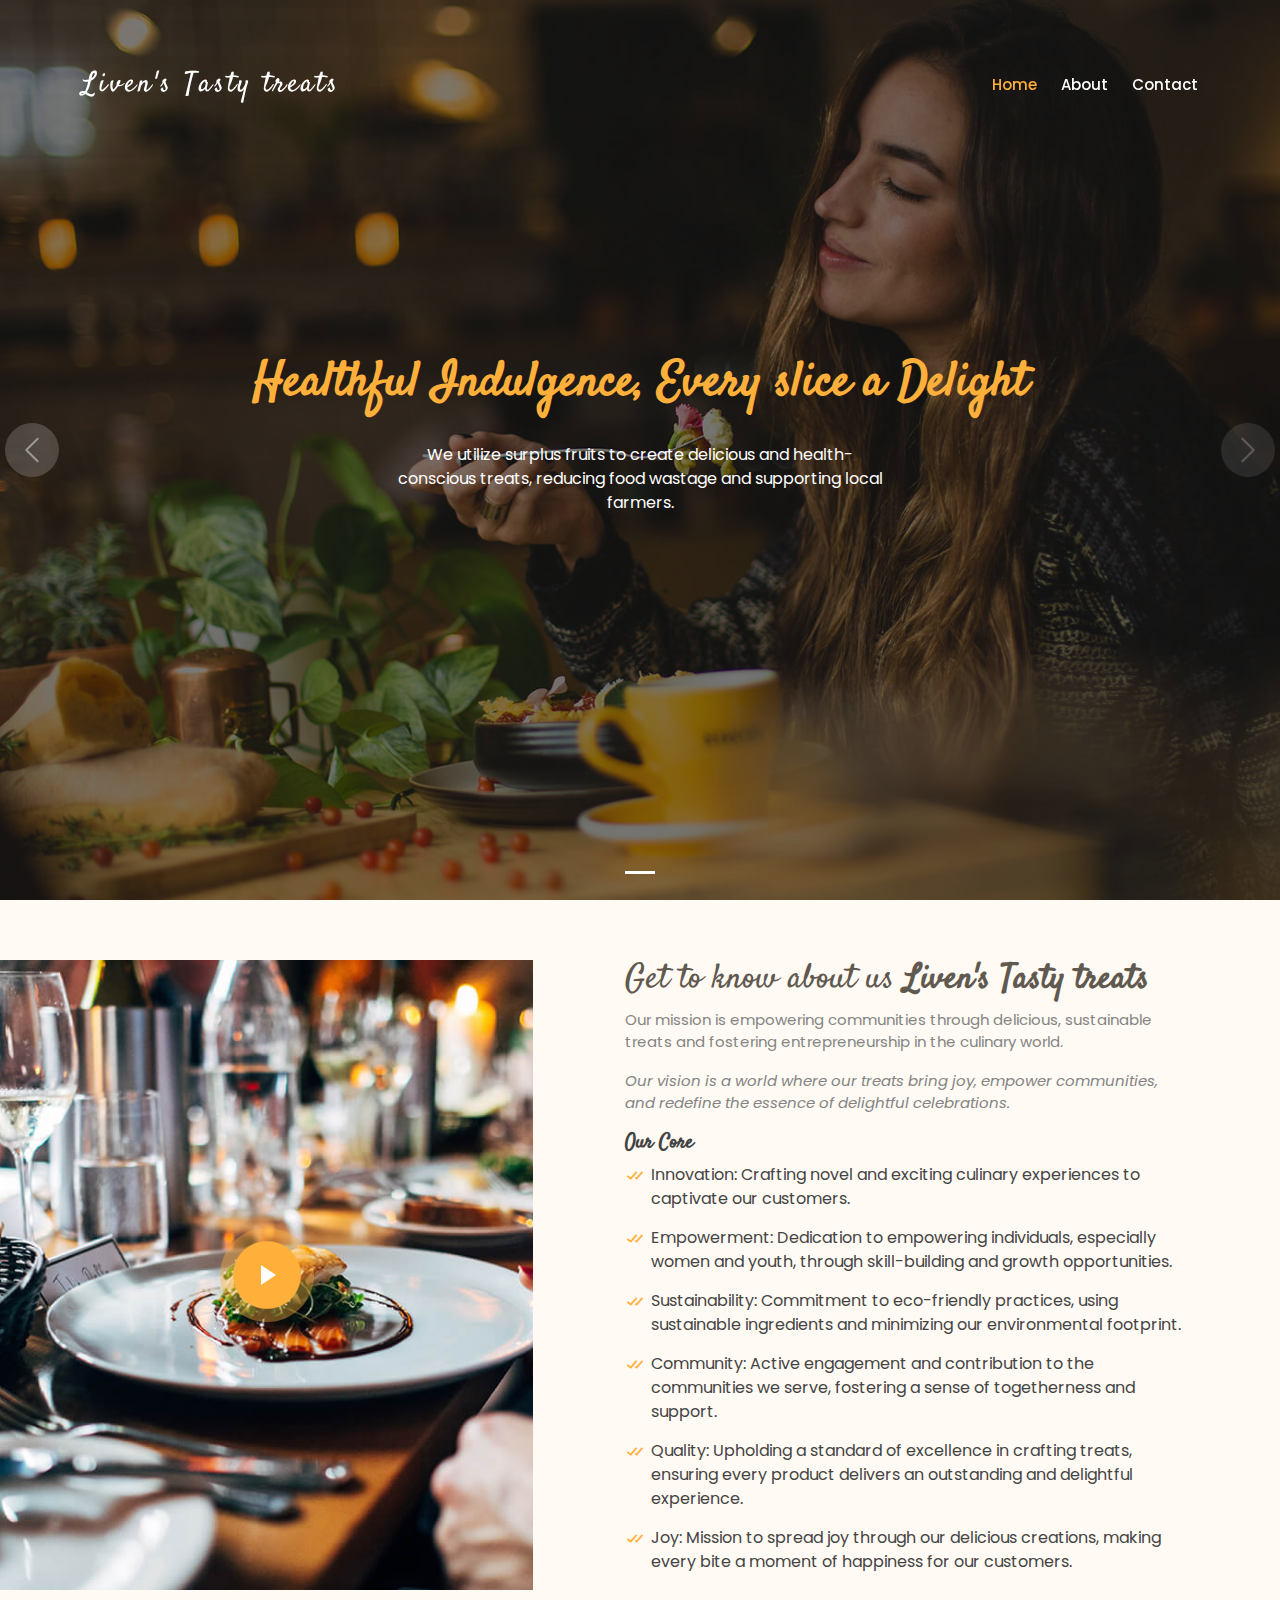
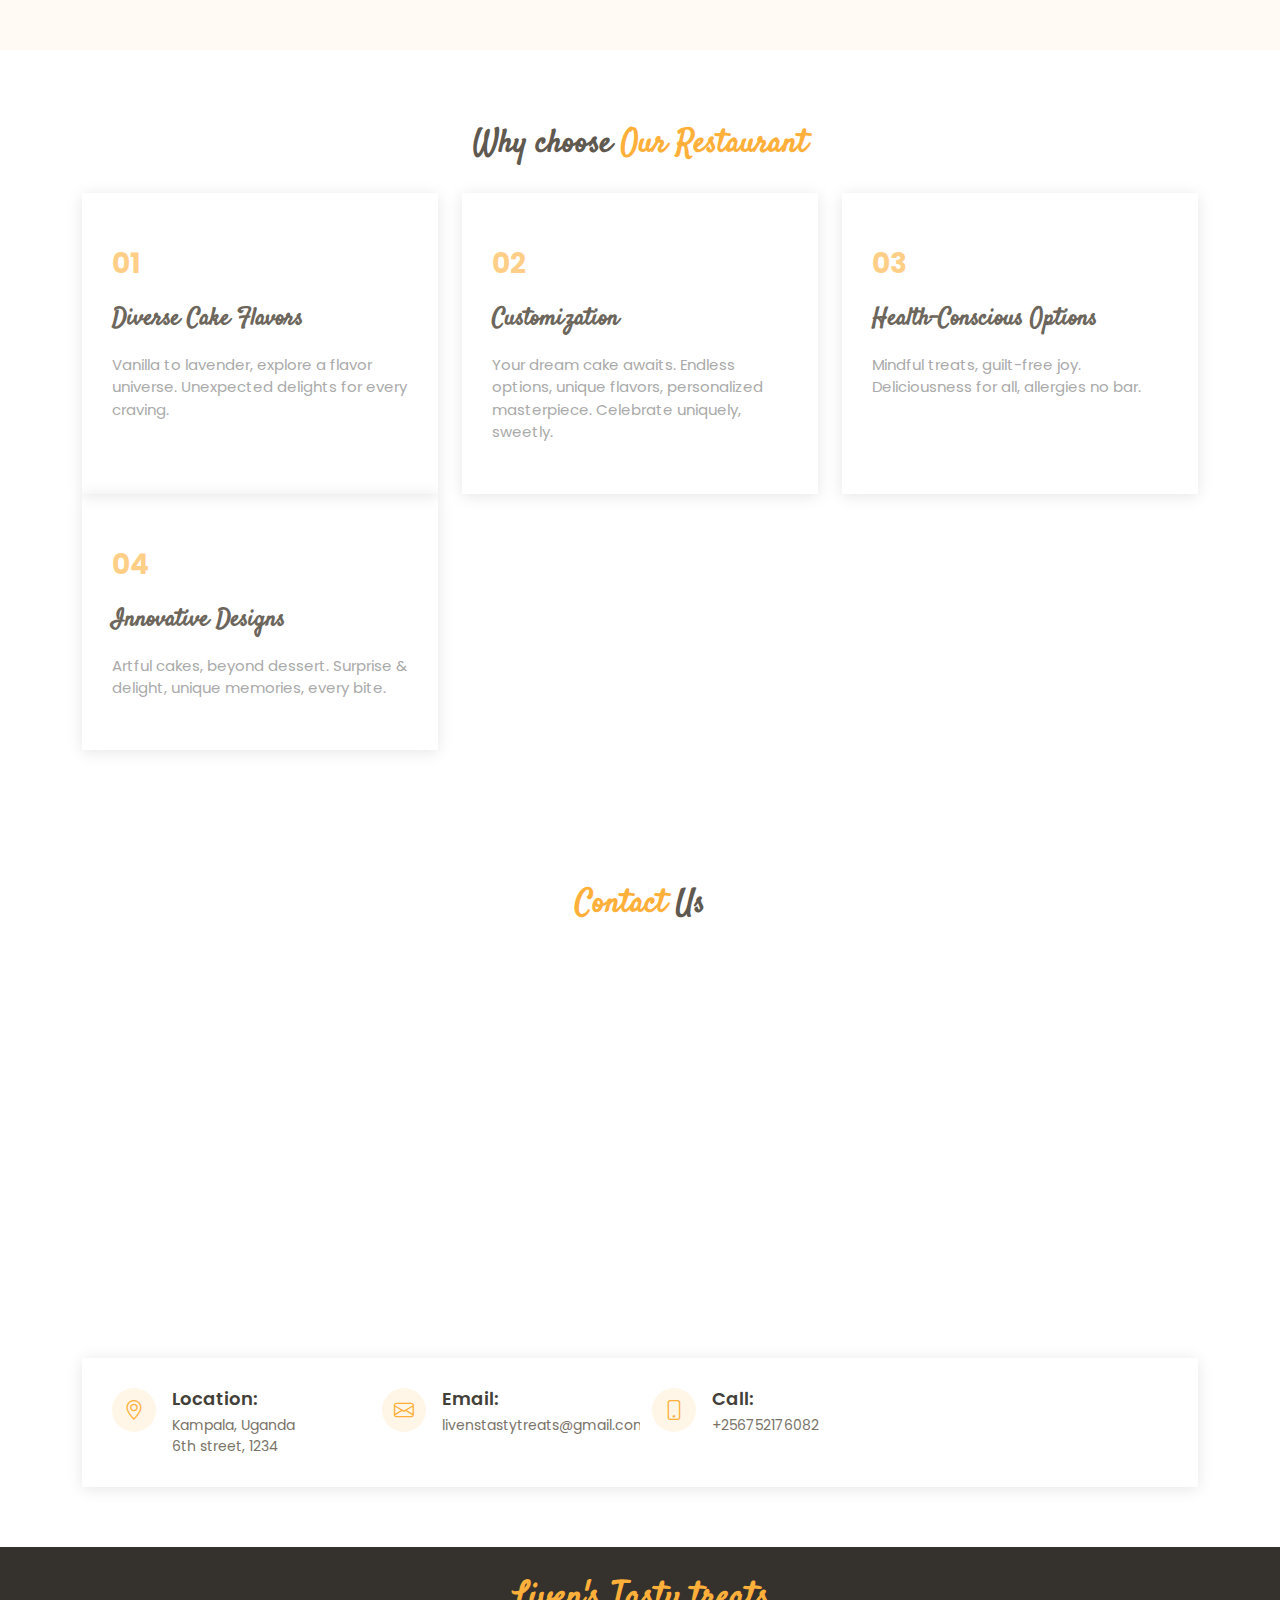
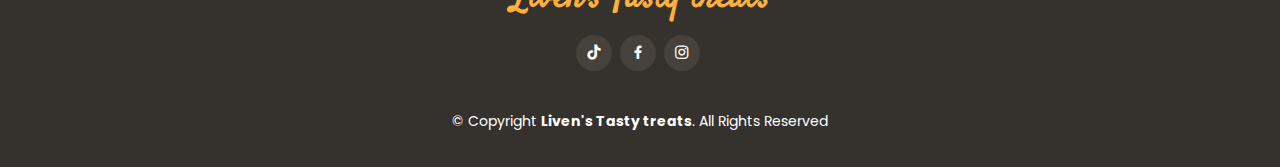
==== index.html @ fc1fe11b "Add treats" ====
<!DOCTYPE html>
<html lang="en">

<head>
  <meta charset="utf-8">
  <meta content="width=device-width, initial-scale=1.0" name="viewport">

  <title>Liven's Tasty treats Bootstrap Template - Index</title>
  <meta content="" name="description">
  <meta content="" name="keywords">

  <!-- Favicons -->
  <link href="assets/img/favicon.png" rel="icon">
  <link href="assets/img/apple-touch-icon.png" rel="apple-touch-icon">

  <!-- Google Fonts -->
  <link href="https://fonts.googleapis.com/css?family=Poppins:300,300i,400,400i,600,600i,700,700i|Satisfy|Comic+Neue:300,300i,400,400i,700,700i" rel="stylesheet">

  <!-- Vendor CSS Files -->
  <link href="assets/vendor/animate.css/animate.min.css" rel="stylesheet">
  <link href="assets/vendor/bootstrap/css/bootstrap.min.css" rel="stylesheet">
  <link href="assets/vendor/bootstrap-icons/bootstrap-icons.css" rel="stylesheet">
  <link href="assets/vendor/boxicons/css/boxicons.min.css" rel="stylesheet">
  <link href="assets/vendor/glightbox/css/glightbox.min.css" rel="stylesheet">
  <link href="assets/vendor/swiper/swiper-bundle.min.css" rel="stylesheet">

  <!-- Template Main CSS File -->
  <link href="assets/css/style.css" rel="stylesheet">

</head>

<body>

  <!-- ======= Top Bar ======= -->
  <!-- <section id="topbar" class="d-flex align-items-center fixed-top topbar-transparent">
    <div class="container-fluid container-xl d-flex align-items-center justify-content-center justify-content-lg-start">
      <i class="bi bi-phone d-flex align-items-center"><span>+1 5589 55488 55</span></i>
      <i class="bi bi-clock ms-4 d-none d-lg-flex align-items-center"><span>Mon-Sat: 11:00 AM - 23:00 PM</span></i>
    </div>
  </section> -->

  <!-- ======= Header ======= -->
  <header id="header" class="fixed-top d-flex align-items-center header-transparent">
    <div class="container-fluid container-xl d-flex align-items-center justify-content-between">

      <div class="logo me-auto">
        <h1><a href="index.html">Liven's Tasty treats</a></h1>
        <!-- Uncomment below if you prefer to use an image logo -->
        <!-- <a href="index.html"><img src="assets/img/logo/liven.jpeg" alt="" class="img-fluid"></a> -->
      </div>

      <nav id="navbar" class="navbar order-last order-lg-0">
        <ul>
          <li><a class="nav-link scrollto active" href="#hero">Home</a></li>
          <li><a class="nav-link scrollto" href="#about">About</a></li>
          <li><a class="nav-link scrollto" href="#contact">Contact</a></li>
          <!-- <li><a class="nav-link scrollto" href="#menu">Menu</a></li> -->
          <!-- <li><a class="nav-link scrollto" href="#specials">Specials</a></li> -->
          <!-- <li><a class="nav-link scrollto" href="#events">Events</a></li> -->
          <!-- <li><a class="nav-link scrollto" href="#chefs">Chefs</a></li> -->
          <!-- <li><a class="nav-link scrollto" href="#gallery">Gallery</a></li> -->
        </ul>
        <i class="bi bi-list mobile-nav-toggle"></i>
      </nav><!-- .navbar -->

      <!-- <a href="#book-a-table" class="book-a-table-btn scrollto">Book a table</a> -->

    </div>
  </header><!-- End Header -->

  <!-- ======= Hero Section ======= -->
  <section id="hero">
    <div class="hero-container">
      <div id="heroCarousel" data-bs-interval="5000" class="carousel slide carousel-fade" data-bs-ride="carousel">

        <ol class="carousel-indicators" id="hero-carousel-indicators"></ol>

        <div class="carousel-inner" role="listbox">

          <!-- Slide 1 -->
          <div class="carousel-item active" style="background-image: url(assets/img/slide/slide-1.jpg);">
            <div class="carousel-container">
              <div class="carousel-content">
                <h2 class="animate__animated animate__fadeInDown"><span>Healthful Indulgence, Every slice a Delight</span></h2>
                <p class="animate__animated animate__fadeInUp">
                  We utilize surplus fruits to create delicious and health-conscious treats, reducing food wastage and supporting local farmers.
                  </p>
              </div>
            </div>
          </div>

          <!-- Slide 2 -->
          <!-- <div class="carousel-item" style="background-image: url(assets/img/slide/slide-2.jpg);">
            <div class="carousel-container">
              <div class="carousel-content">
                <h2 class="animate__animated animate__fadeInDown">Lorem Ipsum Dolor</h2>
                <p class="animate__animated animate__fadeInUp">Ut velit est quam dolor ad a aliquid qui aliquid. Sequi ea ut et est quaerat sequi nihil ut aliquam. Occaecati alias dolorem mollitia ut. Similique ea voluptatem. Esse doloremque accusamus repellendus deleniti vel. Minus et tempore modi architecto.</p>
                <div>
                  <a href="#menu" class="btn-menu animate__animated animate__fadeInUp scrollto">Our Menu</a>
                  <a href="#book-a-table" class="btn-book animate__animated animate__fadeInUp scrollto">Book a Table</a>
                </div>
              </div>
            </div>
          </div> -->

        </div>

        <a class="carousel-control-prev" href="#heroCarousel" role="button" data-bs-slide="prev">
          <span class="carousel-control-prev-icon bi bi-chevron-left" aria-hidden="true"></span>
        </a>

        <a class="carousel-control-next" href="#heroCarousel" role="button" data-bs-slide="next">
          <span class="carousel-control-next-icon bi bi-chevron-right" aria-hidden="true"></span>
        </a>

      </div>
    </div>
  </section><!-- End Hero -->

  <main id="main">

    <!-- ======= About Section ======= -->
    <section id="about" class="about">
      <div class="container-fluid">

        <div class="row">

          <div class="col-lg-5 align-items-stretch video-box" style='background-image: url("assets/img/about.jpg");'>
            <a href="https://www.youtube.com/watch?v=jDDaplaOz7Q" class="venobox play-btn mb-4" data-vbtype="video" data-autoplay="true"></a>
          </div>

          <div class="col-lg-7 d-flex flex-column justify-content-center align-items-stretch">

            <div class="content">
              <h3>Get to know about us <strong>Liven's Tasty treats</strong></h3>
              <p>
                Our mission is empowering communities through delicious, sustainable treats and fostering entrepreneurship in the culinary world.  
              </p>
              <p class="fst-italic">
                Our vision is a world where our treats bring joy, empower communities, and redefine the essence of delightful celebrations.
              </p>
              <h4>Our Core</h4>
              <ul>
                <li><i class="bx bx-check-double"></i> Innovation: Crafting novel and exciting culinary experiences to captivate our customers.</li>
                <li><i class="bx bx-check-double"></i> Empowerment: Dedication to empowering individuals, especially women and youth, through skill-building and growth opportunities.</li>
                <li><i class="bx bx-check-double"></i> Sustainability: Commitment to eco-friendly practices, using sustainable ingredients and minimizing our environmental footprint.</li>
                <li><i class="bx bx-check-double"></i> Community: Active engagement and contribution to the communities we serve, fostering a sense of togetherness and support.</li>
                <li><i class="bx bx-check-double"></i> Quality: Upholding a standard of excellence in crafting treats, ensuring every product delivers an outstanding and delightful experience.</li>
                <li><i class="bx bx-check-double"></i> Joy: Mission to spread joy through our delicious creations, making every bite a moment of happiness for our customers.</li>
              </ul>
           
            </div>

          </div>

        </div>

      </div>
    </section><!-- End About Section -->

    <!-- ======= Whu Us Section ======= -->
    <section id="why-us" class="why-us">
      <div class="container">

        <div class="section-title">
          <h2>Why choose <span>Our Restaurant</span></h2>
          <!-- <p>Ut possimus qui ut temporibus culpa velit eveniet modi omnis est adipisci expedita at voluptas atque vitae autem.</p> -->
        </div>

        <div class="row">

          <div class="col-lg-4">
            <div class="box">
              <span>01</span>
              <h4>Diverse Cake Flavors</h4>
              <p>Vanilla to lavender, explore a flavor universe. Unexpected delights for every craving.</p>
            </div>
          </div>

          <div class="col-lg-4 mt-4 mt-lg-0">
            <div class="box">
              <span>02</span>
              <h4>Customization</h4>
              <p>
                Your dream cake awaits. Endless options, unique flavors, personalized masterpiece. Celebrate uniquely, sweetly.</p>
            </div>
          </div>

          <div class="col-lg-4 mt-4 mt-lg-0">
            <div class="box">
              <span>03</span>
              <h4> Health-Conscious Options</h4>
              <p>Mindful treats, guilt-free joy. Deliciousness for all, allergies no bar.</p>
            </div>
          </div>

          <div class="col-lg-4 mt-4 mt-lg-0">
            <div class="box">
              <span>04</span>
              <h4> Innovative Designs</h4>
              <p>Artful cakes, beyond dessert. Surprise & delight, unique memories, every bite.</p>
            </div>
          </div>
        </div>

      </div>
    </section><!-- End Whu Us Section -->



    <!-- ======= Events Section ======= -->
 


    <!-- ======= Gallery Section ======= -->
    <!-- <section id="gallery" class="gallery">
      <div class="container-fluid">

        <div class="section-title">
          <h2>Some photos from <span>Our Restaurant</span></h2>
          <p>Ut possimus qui ut temporibus culpa velit eveniet modi omnis est adipisci expedita at voluptas atque vitae autem.</p>
        </div>

        <div class="row g-0">

          <div class="col-lg-3 col-md-4">
            <div class="gallery-item">
              <a href="assets/img/gallery/gallery-5.jpg" class="gallery-lightbox">
                <img src="assets/img/gallery/gallery-5.jpg" alt="" class="img-fluid">
              </a>
            </div>
          </div>

          <div class="col-lg-3 col-md-4">
            <div class="gallery-item">
              <a href="assets/img/gallery/gallery-6.jpg" class="gallery-lightbox">
                <img src="assets/img/gallery/gallery-6.jpg" alt="" class="img-fluid">
              </a>
            </div>
          </div>

          <div class="col-lg-3 col-md-4">
            <div class="gallery-item">
              <a href="assets/img/gallery/gallery-7.jpg" class="gallery-lightbox">
                <img src="assets/img/gallery/gallery-7.jpg" alt="" class="img-fluid">
              </a>
            </div>
          </div>

          <div class="col-lg-3 col-md-4">
            <div class="gallery-item">
              <a href="assets/img/gallery/gallery-8.jpg" class="gallery-lightbox">
                <img src="assets/img/gallery/gallery-8.jpg" alt="" class="img-fluid">
              </a>
            </div>
          </div>

        </div>

      </div>
    </section> -->
    <!-- End Gallery Section -->

    <!-- ======= Chefs Section ======= -->
    <!-- <section id="chefs" class="chefs">
      <div class="container">

        <div class="section-title">
          <h2>Our Proffesional <span>Chefs</span></h2>
          <p>Ut possimus qui ut temporibus culpa velit eveniet modi omnis est adipisci expedita at voluptas atque vitae autem.</p>
        </div>

        <div class="row">

          <div class="col-lg-4 col-md-6">
            <div class="member">
              <div class="pic"><img src="assets/img/chefs/chefs-1.jpg" class="img-fluid" alt=""></div>
              <div class="member-info">
                <h4>Walter White</h4>
                <span>Master Chef</span>
                <div class="social">
                  <a href=""><i class="bi bi-twitter"></i></a>
                  <a href=""><i class="bi bi-facebook"></i></a>
                  <a href=""><i class="bi bi-instagram"></i></a>
                  <a href=""><i class="bi bi-linkedin"></i></a>
                </div>
              </div>
            </div>
          </div>

          <div class="col-lg-4 col-md-6">
            <div class="member">
              <div class="pic"><img src="assets/img/chefs/chefs-2.jpg" class="img-fluid" alt=""></div>
              <div class="member-info">
                <h4>Sarah Jhonson</h4>
                <span>Patissier</span>
                <div class="social">
                  <a href=""><i class="bi bi-twitter"></i></a>
                  <a href=""><i class="bi bi-facebook"></i></a>
                  <a href=""><i class="bi bi-instagram"></i></a>
                  <a href=""><i class="bi bi-linkedin"></i></a>
                </div>
              </div>
            </div>
          </div>

          <div class="col-lg-4 col-md-6">
            <div class="member">
              <div class="pic"><img src="assets/img/chefs/chefs-3.jpg" class="img-fluid" alt=""></div>
              <div class="member-info">
                <h4>William Anderson</h4>
                <span>Cook</span>
                <div class="social">
                  <a href=""><i class="bi bi-twitter"></i></a>
                  <a href=""><i class="bi bi-facebook"></i></a>
                  <a href=""><i class="bi bi-instagram"></i></a>
                  <a href=""><i class="bi bi-linkedin"></i></a>
                </div>
              </div>
            </div>
          </div>

        </div>

      </div>
    </section> -->
    <!-- End Chefs Section -->

    <!-- ======= Testimonials Section ======= -->
 

    <!-- ======= Contact Section ======= -->
    <section id="contact" class="contact">
      <div class="container">

        <div class="section-title">
          <h2><span>Contact</span> Us</h2>
          <!-- <p>Ut possimus qui ut temporibus culpa velit eveniet modi omnis est adipisci expedita at voluptas atque vitae autem.</p> -->
        </div>
      </div>

      <div class="map">
        <iframe style="border:0; width: 100%; height: 350px;" src="https://www.google.com/maps/embed/v1/place?q=Ntinda,+Kampala,+Uganda&key=AIzaSyBFw0Qbyq9zTFTd-tUY6dZWTgaQzuU17R8" frameborder="0" allowfullscreen></iframe>
      </div>

      <div class="container mt-5">

        <div class="info-wrap">
          <div class="row">
            <div class="col-lg-3 col-md-6 info">
              <i class="bi bi-geo-alt"></i>
              <h4>Location:</h4>
              <p>Kampala, Uganda<br>6th street, 1234</p>
            </div>

            <div class="col-lg-3 col-md-6 info mt-4 mt-lg-0">
              <i class="bi bi-envelope"></i>
              <h4>Email:</h4>
              <p>livenstastytreats@gmail.com</p>
            </div>

            <div class="col-lg-3 col-md-6 info mt-4 mt-lg-0">
              <i class="bi bi-phone"></i>
              <h4>Call:</h4>
              <p>+256752176082</p>
            </div>
          </div>
        </div>

        <!-- <form action="forms/contact.php" method="post" role="form" class="php-email-form">
          <div class="row">
            <div class="col-md-6 form-group">
              <input type="text" name="name" class="form-control" id="name" placeholder="Your Name" required>
            </div>
            <div class="col-md-6 form-group mt-3 mt-md-0">
              <input type="email" class="form-control" name="email" id="email" placeholder="Your Email" required>
            </div>
          </div>
          <div class="form-group mt-3">
            <input type="text" class="form-control" name="subject" id="subject" placeholder="Subject" required>
          </div>
          <div class="form-group mt-3">
            <textarea class="form-control" name="message" rows="5" placeholder="Message" required></textarea>
          </div>
          <div class="my-3">
            <div class="loading">Loading</div>
            <div class="error-message"></div>
            <div class="sent-message">Your message has been sent. Thank you!</div>
          </div>
          <div class="text-center"><button type="submit">Send Message</button></div>
        </form> -->

      </div>
    </section><!-- End Contact Section -->

  </main><!-- End #main -->

  <!-- ======= Footer ======= -->
  <footer id="footer">
    <div class="container">
      <h3>Liven's Tasty treats</h3>
      <!-- <p>Et aut eum quis fuga eos sunt ipsa nihil. Labore corporis magni eligendi fuga maxime saepe commodi placeat.</p> -->
      <div class="social-links">
        <a href="#" class="tiktok"><i class="bx bxl-tiktok"></i></a>
        <a href="#" class="facebook"><i class="bx bxl-facebook"></i></a>
        <a href="#" class="instagram"><i class="bx bxl-instagram"></i></a>
        <!-- <a href="#" class="google-plus"><i class="bx bxl-skype"></i></a> -->
        <!-- <a href="#" class="linkedin"><i class="bx bxl-linkedin"></i></a> -->
      </div>
      <div class="copyright">
        &copy; Copyright <strong><span>Liven's Tasty treats</span></strong>. All Rights Reserved
      </div>
    </div>
  </footer><!-- End Footer -->

  <a href="#" class="back-to-top d-flex align-items-center justify-content-center"><i class="bi bi-arrow-up-short"></i></a>

  <!-- Vendor JS Files -->
  <script src="assets/vendor/bootstrap/js/bootstrap.bundle.min.js"></script>
  <script src="assets/vendor/glightbox/js/glightbox.min.js"></script>
  <script src="assets/vendor/isotope-layout/isotope.pkgd.min.js"></script>
  <script src="assets/vendor/swiper/swiper-bundle.min.js"></script>
  <script src="assets/vendor/php-email-form/validate.js"></script>

  <!-- Template Main JS File -->
  <script src="assets/js/main.js"></script>

</body>

</html>
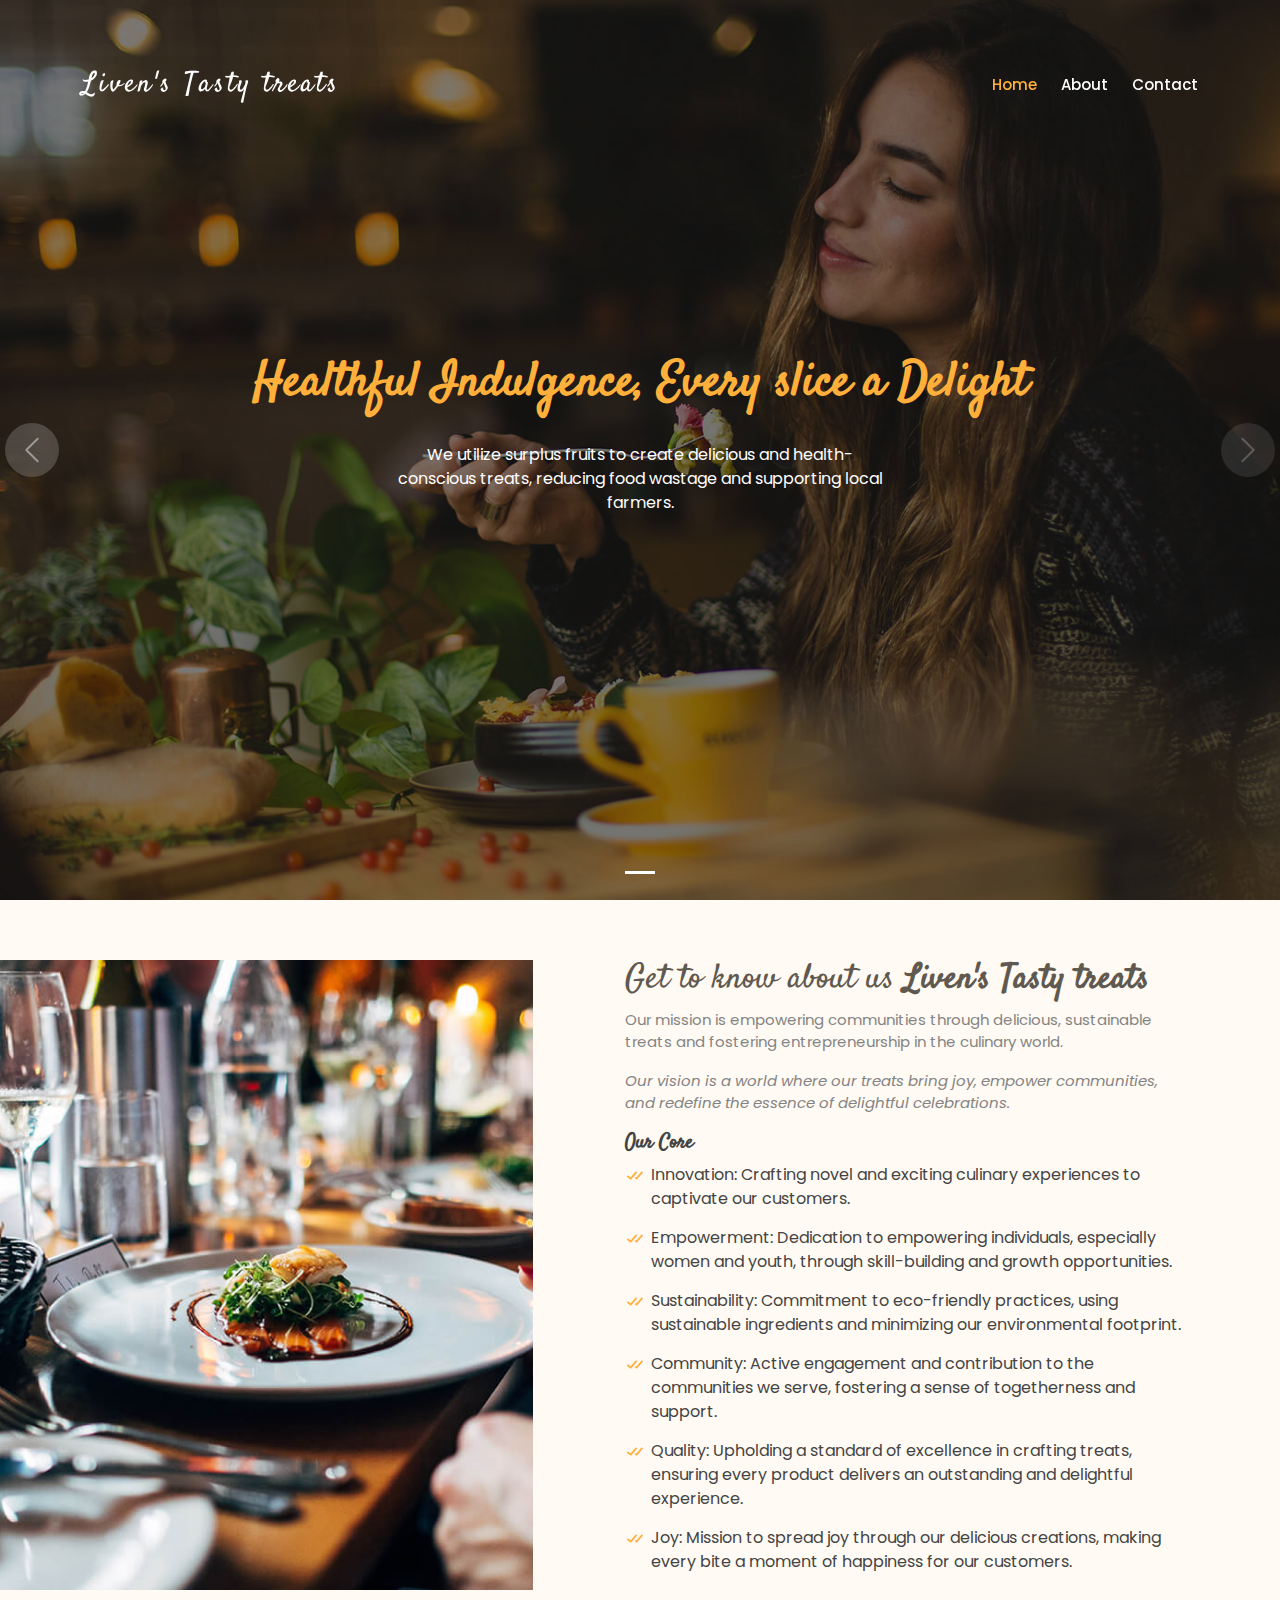
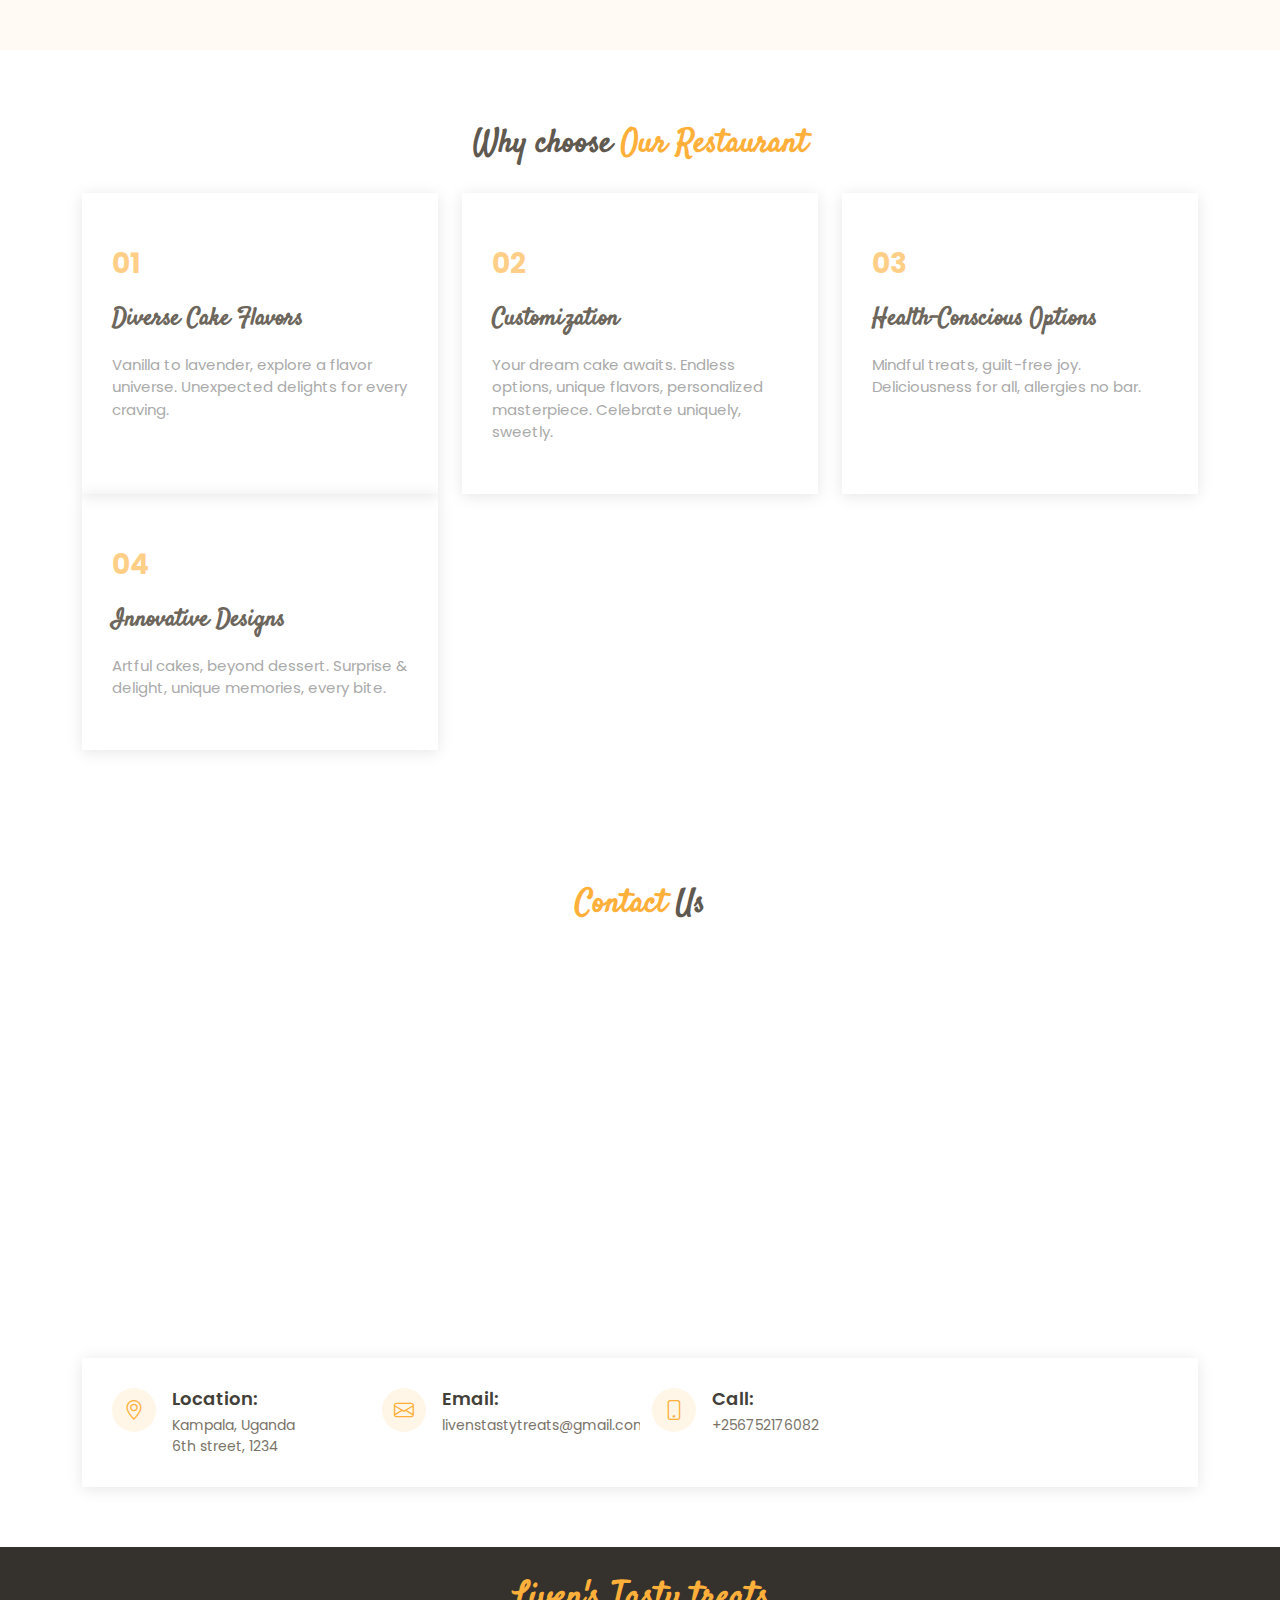
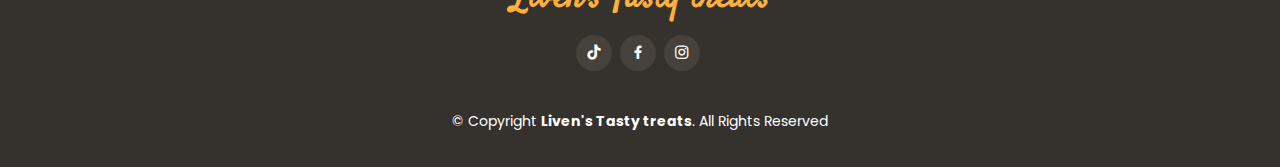
==== commit fac92a56: "icon" ====
--- a/index.html
+++ b/index.html
@@ -5,13 +5,13 @@
   <meta charset="utf-8">
   <meta content="width=device-width, initial-scale=1.0" name="viewport">
 
-  <title>Liven's Tasty treats Bootstrap Template - Index</title>
+  <title>Liven's Tasty treats</title>
   <meta content="" name="description">
   <meta content="" name="keywords">
 
   <!-- Favicons -->
-  <link href="assets/img/favicon.png" rel="icon">
-  <link href="assets/img/apple-touch-icon.png" rel="apple-touch-icon">
+  <link href="assets/img/logo/liven.jpeg" rel="icon">
+  <link href="assets/img/logo/liven.jpeg" rel="apple-touch-icon">
 
   <!-- Google Fonts -->
   <link href="https://fonts.googleapis.com/css?family=Poppins:300,300i,400,400i,600,600i,700,700i|Satisfy|Comic+Neue:300,300i,400,400i,700,700i" rel="stylesheet">
@@ -126,7 +126,7 @@
         <div class="row">
 
           <div class="col-lg-5 align-items-stretch video-box" style='background-image: url("assets/img/about.jpg");'>
-            <a href="https://www.youtube.com/watch?v=jDDaplaOz7Q" class="venobox play-btn mb-4" data-vbtype="video" data-autoplay="true"></a>
+            <!-- <a href="https://www.youtube.com/watch?v=jDDaplaOz7Q" class="venobox play-btn mb-4" data-vbtype="video" data-autoplay="true"></a> -->
           </div>
 
           <div class="col-lg-7 d-flex flex-column justify-content-center align-items-stretch">
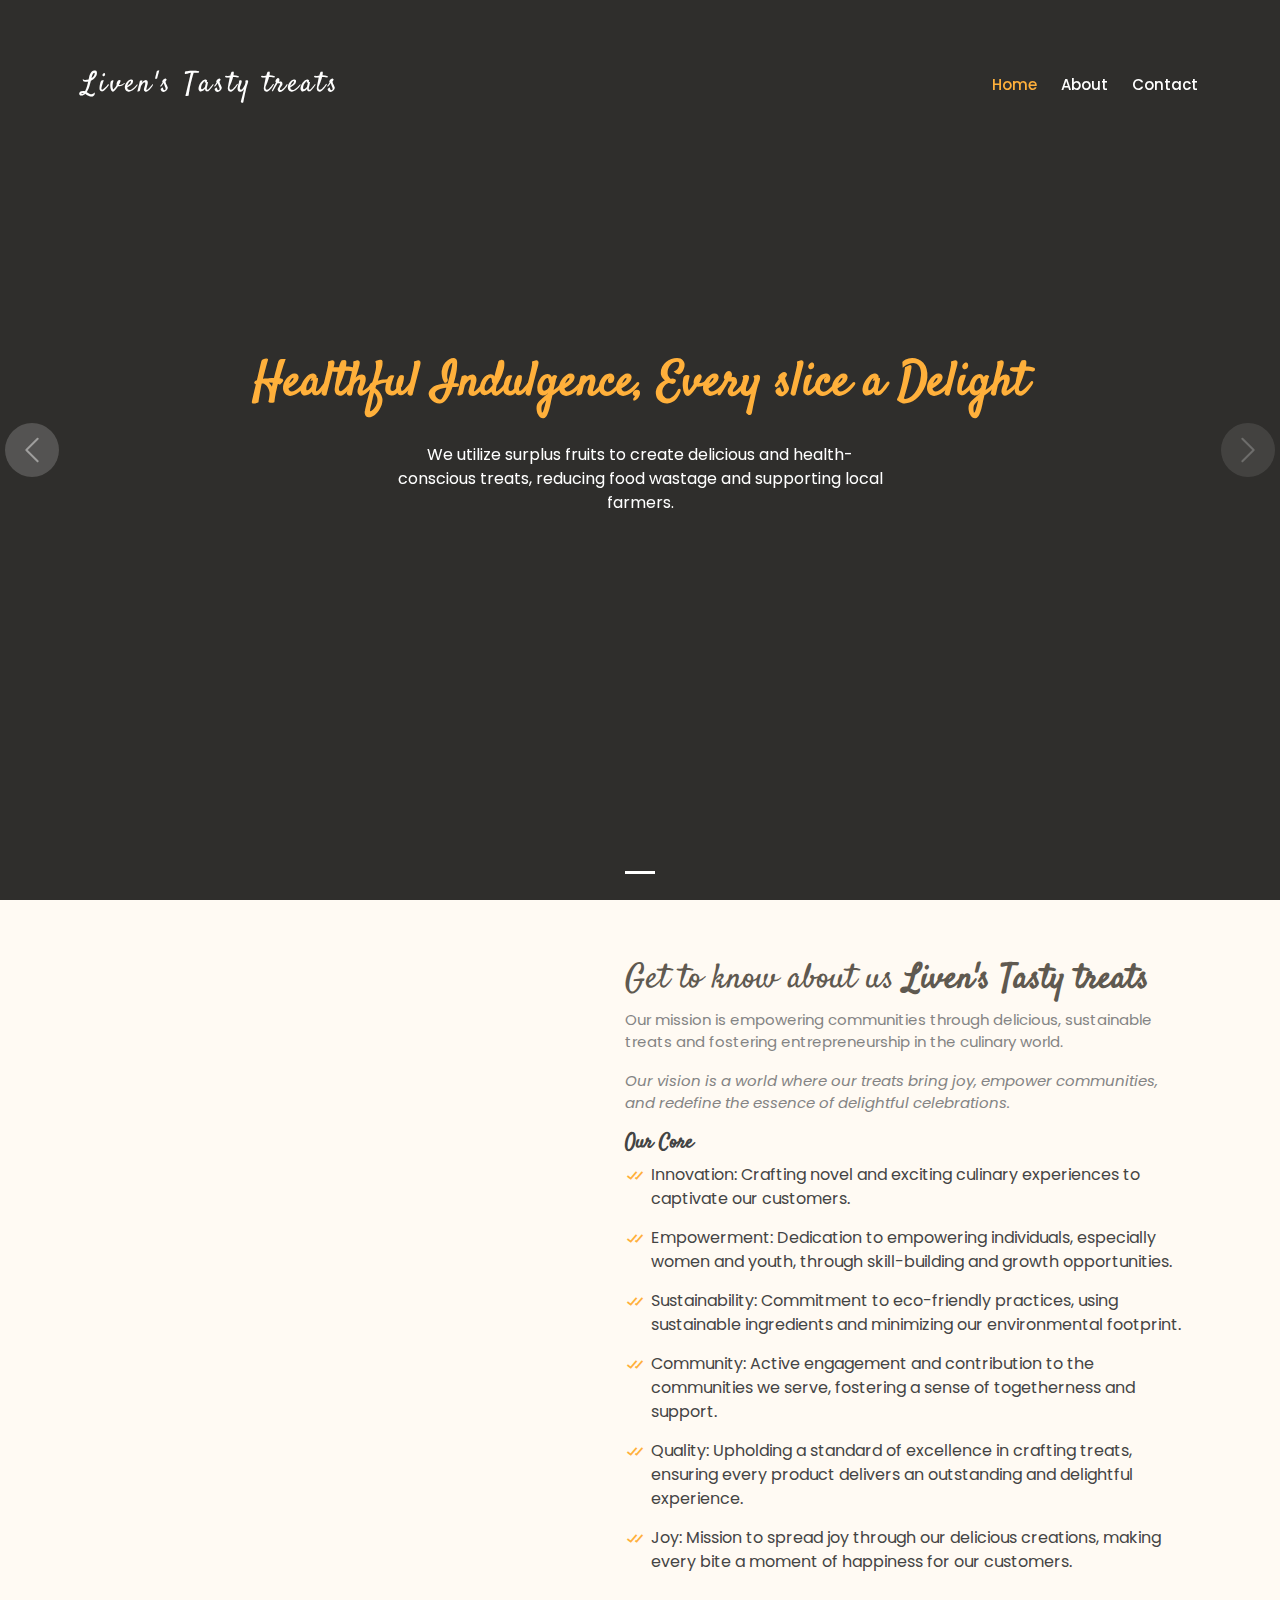
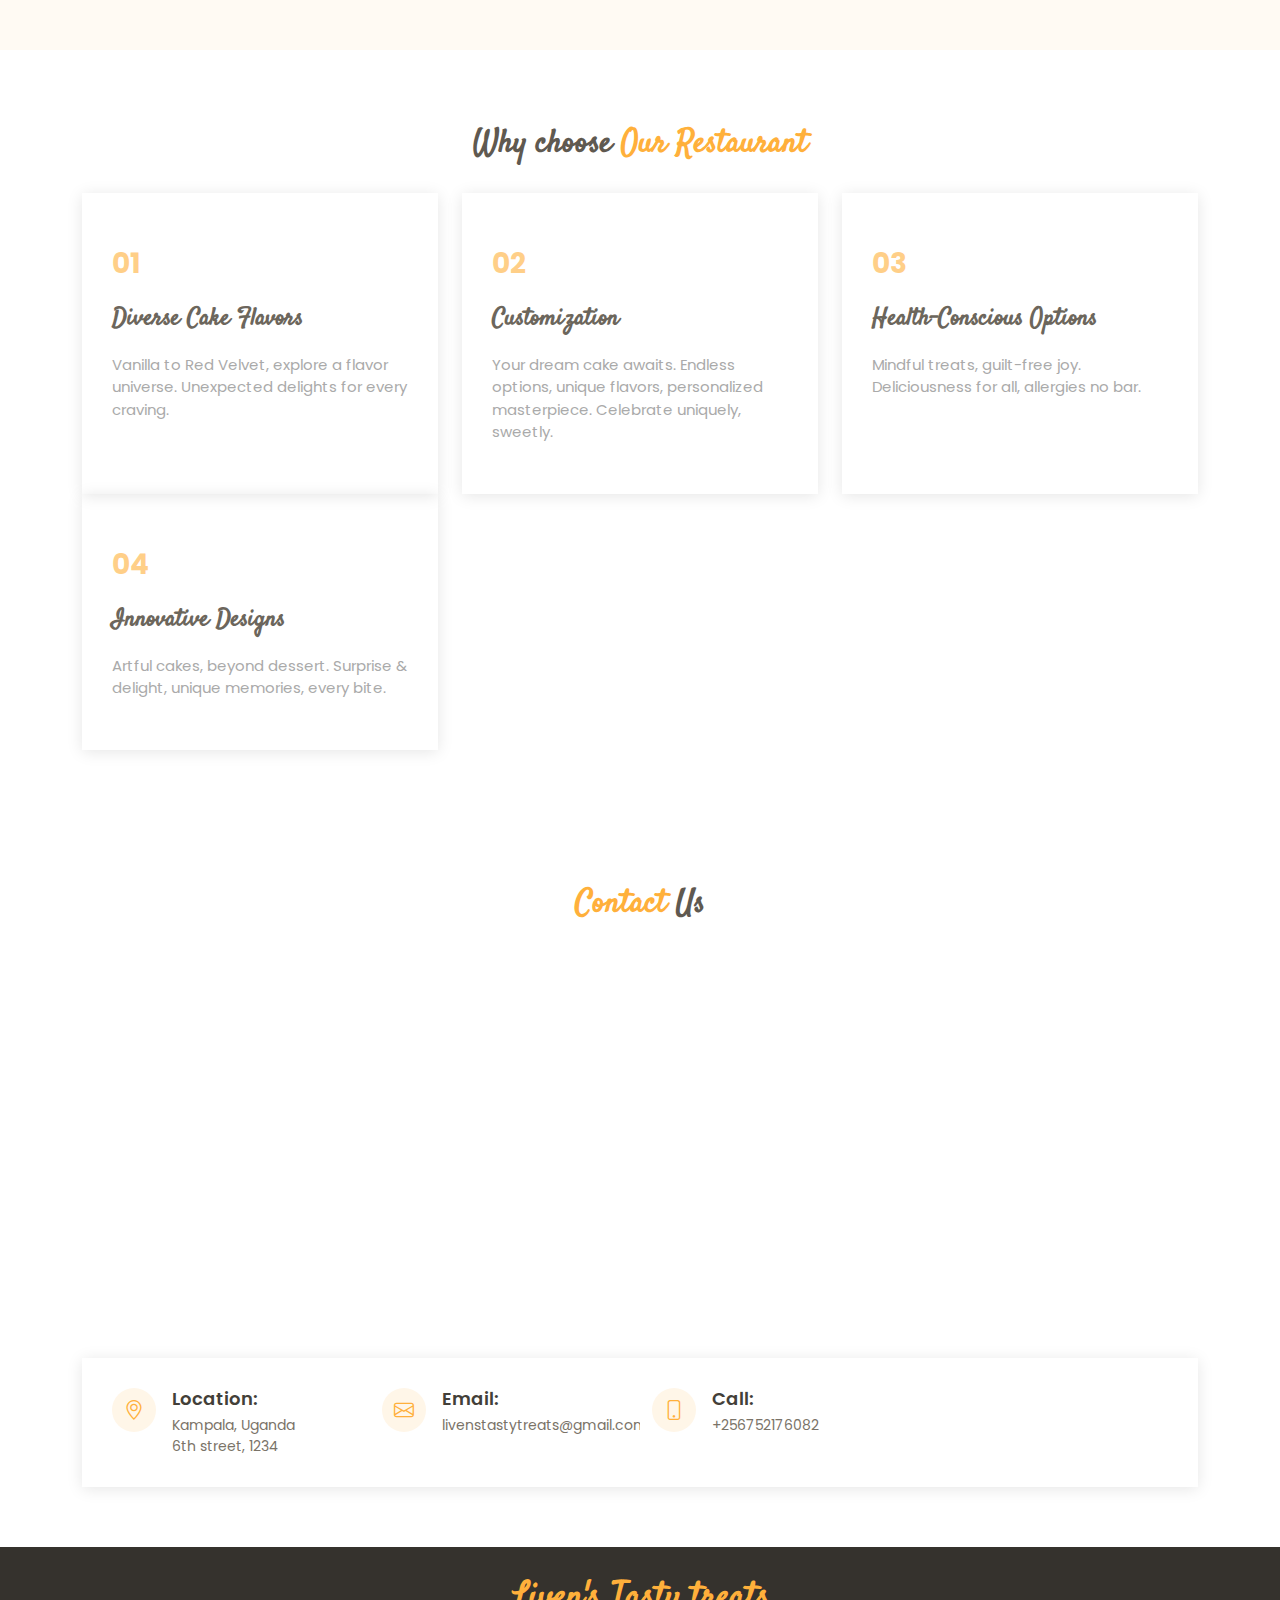
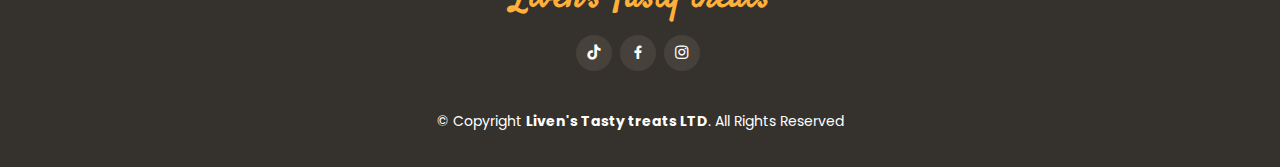
==== commit dc4bb65a: "Add black images" ====
--- a/index.html
+++ b/index.html
@@ -53,8 +53,8 @@
         <ul>
           <li><a class="nav-link scrollto active" href="#hero">Home</a></li>
           <li><a class="nav-link scrollto" href="#about">About</a></li>
+          <!-- <li><a class="nav-link scrollto" href="gallery.html">Gallery</a></li> -->
           <li><a class="nav-link scrollto" href="#contact">Contact</a></li>
-          <!-- <li><a class="nav-link scrollto" href="#menu">Menu</a></li> -->
           <!-- <li><a class="nav-link scrollto" href="#specials">Specials</a></li> -->
           <!-- <li><a class="nav-link scrollto" href="#events">Events</a></li> -->
           <!-- <li><a class="nav-link scrollto" href="#chefs">Chefs</a></li> -->
@@ -76,9 +76,10 @@
         <ol class="carousel-indicators" id="hero-carousel-indicators"></ol>
 
         <div class="carousel-inner" role="listbox">
-
+          
           <!-- Slide 1 -->
-          <div class="carousel-item active" style="background-image: url(assets/img/slide/slide-1.jpg);">
+          <!-- <div class="carousel-item active" style="background-image: url(assets/img/slide/slide-1.jpg);"> -->
+            <div class="carousel-item active" style="background-image: url(https://images.pexels.com/photos/14017651/pexels-photo-14017651.jpeg);">
             <div class="carousel-container">
               <div class="carousel-content">
                 <h2 class="animate__animated animate__fadeInDown"><span>Healthful Indulgence, Every slice a Delight</span></h2>
@@ -124,8 +125,9 @@
       <div class="container-fluid">
 
         <div class="row">
-
-          <div class="col-lg-5 align-items-stretch video-box" style='background-image: url("assets/img/about.jpg");'>
+          
+          <!-- <div class="col-lg-5 align-items-stretch video-box" style='background-image: url("assets/img/about.jpg");'> -->
+            <div class="col-lg-5 align-items-stretch video-box" style='background-image: url("https://images.pexels.com/photos/7180763/pexels-photo-7180763.jpeg?auto=compress&cs=tinysrgb&w=1260&h=750&dpr=1");'>
             <!-- <a href="https://www.youtube.com/watch?v=jDDaplaOz7Q" class="venobox play-btn mb-4" data-vbtype="video" data-autoplay="true"></a> -->
           </div>
 
@@ -173,7 +175,7 @@
             <div class="box">
               <span>01</span>
               <h4>Diverse Cake Flavors</h4>
-              <p>Vanilla to lavender, explore a flavor universe. Unexpected delights for every craving.</p>
+              <p>Vanilla to Red Velvet, explore a flavor universe. Unexpected delights for every craving.</p>
             </div>
           </div>
 
@@ -408,7 +410,7 @@
         <!-- <a href="#" class="linkedin"><i class="bx bxl-linkedin"></i></a> -->
       </div>
       <div class="copyright">
-        &copy; Copyright <strong><span>Liven's Tasty treats</span></strong>. All Rights Reserved
+        &copy; Copyright <strong><span>Liven's Tasty treats LTD</span></strong>. All Rights Reserved
       </div>
     </div>
   </footer><!-- End Footer -->
--- a/assets/css/style.css
+++ b/assets/css/style.css
@@ -1176,25 +1176,166 @@
   background: #ffa012;
 }
 
-/*--------------------------------------------------------------
-# Gallery
---------------------------------------------------------------*/
-.gallery {
-  padding-bottom: 0;
-}
-
-.gallery .gallery-item {
-  overflow: hidden;
-  border-right: 3px solid #fff;
-  border-bottom: 3px solid #fff;
-}
-
-.gallery .gallery-item img {
-  transition: all ease-in-out 0.4s;
-}
-
-.gallery .gallery-item:hover img {
-  transform: scale(1.1);
+
+/*--------------------------------------------------------------
+# Portfolio Section
+--------------------------------------------------------------*/
+.portfolio .portfolio-flters {
+  padding: 0;
+  margin: 0 auto 30px auto;
+  list-style: none;
+  text-align: center;
+}
+
+.portfolio .portfolio-flters li {
+  color: var(--color-secondary);
+  cursor: pointer;
+  display: inline-block;
+  padding: 0;
+  font-size: 18px;
+  font-weight: 400;
+  margin: 0 10px;
+  line-height: 1;
+  margin-bottom: 5px;
+  transition: all 0.3s ease-in-out;
+}
+
+.portfolio .portfolio-flters li:hover,
+.portfolio .portfolio-flters li.filter-active {
+  color: var(--color-primary);
+}
+
+.portfolio .portfolio-flters li:first-child {
+  margin-left: 0;
+}
+
+.portfolio .portfolio-flters li:last-child {
+  margin-right: 0;
+}
+
+@media (max-width: 575px) {
+  .portfolio .portfolio-flters li {
+    font-size: 14px;
+    margin: 0 5px;
+  }
+}
+
+.portfolio .portfolio-item {
+  position: relative;
+}
+
+.portfolio .portfolio-item .portfolio-info {
+  opacity: 0;
+  position: absolute;
+  left: 30px;
+  right: 30px;
+  bottom: 0;
+  z-index: 3;
+  transition: all ease-in-out 0.3s;
+  background: rgba(255, 255, 255, 0.9);
+  padding: 15px;
+}
+
+.portfolio .portfolio-item .portfolio-info h4 {
+  font-size: 18px;
+  font-weight: 600;
+  color: var(--color-default);
+  padding-right: 50px;
+}
+
+.portfolio .portfolio-item .portfolio-info p {
+  color: #6c757d;
+  font-size: 14px;
+  margin-bottom: 0;
+  padding-right: 50px;
+}
+
+.portfolio .portfolio-item .portfolio-info .preview-link,
+.portfolio .portfolio-item .portfolio-info .details-link {
+  position: absolute;
+  right: 50px;
+  font-size: 24px;
+  top: calc(50% - 14px);
+  color: rgba(27, 47, 69, 0.7);
+  transition: 0.3s;
+  line-height: 0;
+}
+
+.portfolio .portfolio-item .portfolio-info .preview-link:hover,
+.portfolio .portfolio-item .portfolio-info .details-link:hover {
+  color: var(--color-primary);
+}
+
+.portfolio .portfolio-item .portfolio-info .details-link {
+  right: 14px;
+  font-size: 28px;
+}
+
+.portfolio .portfolio-item:hover .portfolio-info {
+  opacity: 1;
+  bottom: 20px;
+}
+
+/*--------------------------------------------------------------
+# Portfolio Details
+--------------------------------------------------------------*/
+.portfolio-details .portfolio-details-slider img {
+  width: 100%;
+}
+
+.portfolio-details .portfolio-details-slider .swiper-pagination {
+  margin-top: 20px;
+  position: relative;
+}
+
+.portfolio-details .portfolio-details-slider .swiper-pagination .swiper-pagination-bullet {
+  width: 12px;
+  height: 12px;
+  background-color: #fff;
+  opacity: 1;
+  border: 1px solid var(--color-primary);
+}
+
+.portfolio-details .portfolio-details-slider .swiper-pagination .swiper-pagination-bullet-active {
+  background-color: var(--color-primary);
+}
+
+.portfolio-details .portfolio-info {
+  padding: 30px;
+  box-shadow: 0px 0 30px rgba(27, 47, 69, 0.1);
+}
+
+.portfolio-details .portfolio-info h3 {
+  font-size: 22px;
+  font-weight: 700;
+  margin-bottom: 20px;
+  padding-bottom: 20px;
+  border-bottom: 1px solid #d6e2ef;
+}
+
+.portfolio-details .portfolio-info ul {
+  list-style: none;
+  padding: 0;
+  font-size: 15px;
+}
+
+.portfolio-details .portfolio-info ul li+li {
+  margin-top: 10px;
+}
+
+.portfolio-details .portfolio-description {
+  padding-top: 30px;
+}
+
+.portfolio-details .portfolio-description h2 {
+  font-size: 26px;
+  font-weight: 700;
+  margin-bottom: 20px;
+  color: var(--color-secondary);
+}
+
+.portfolio-details .portfolio-description p {
+  padding: 0;
 }
 
 /*--------------------------------------------------------------
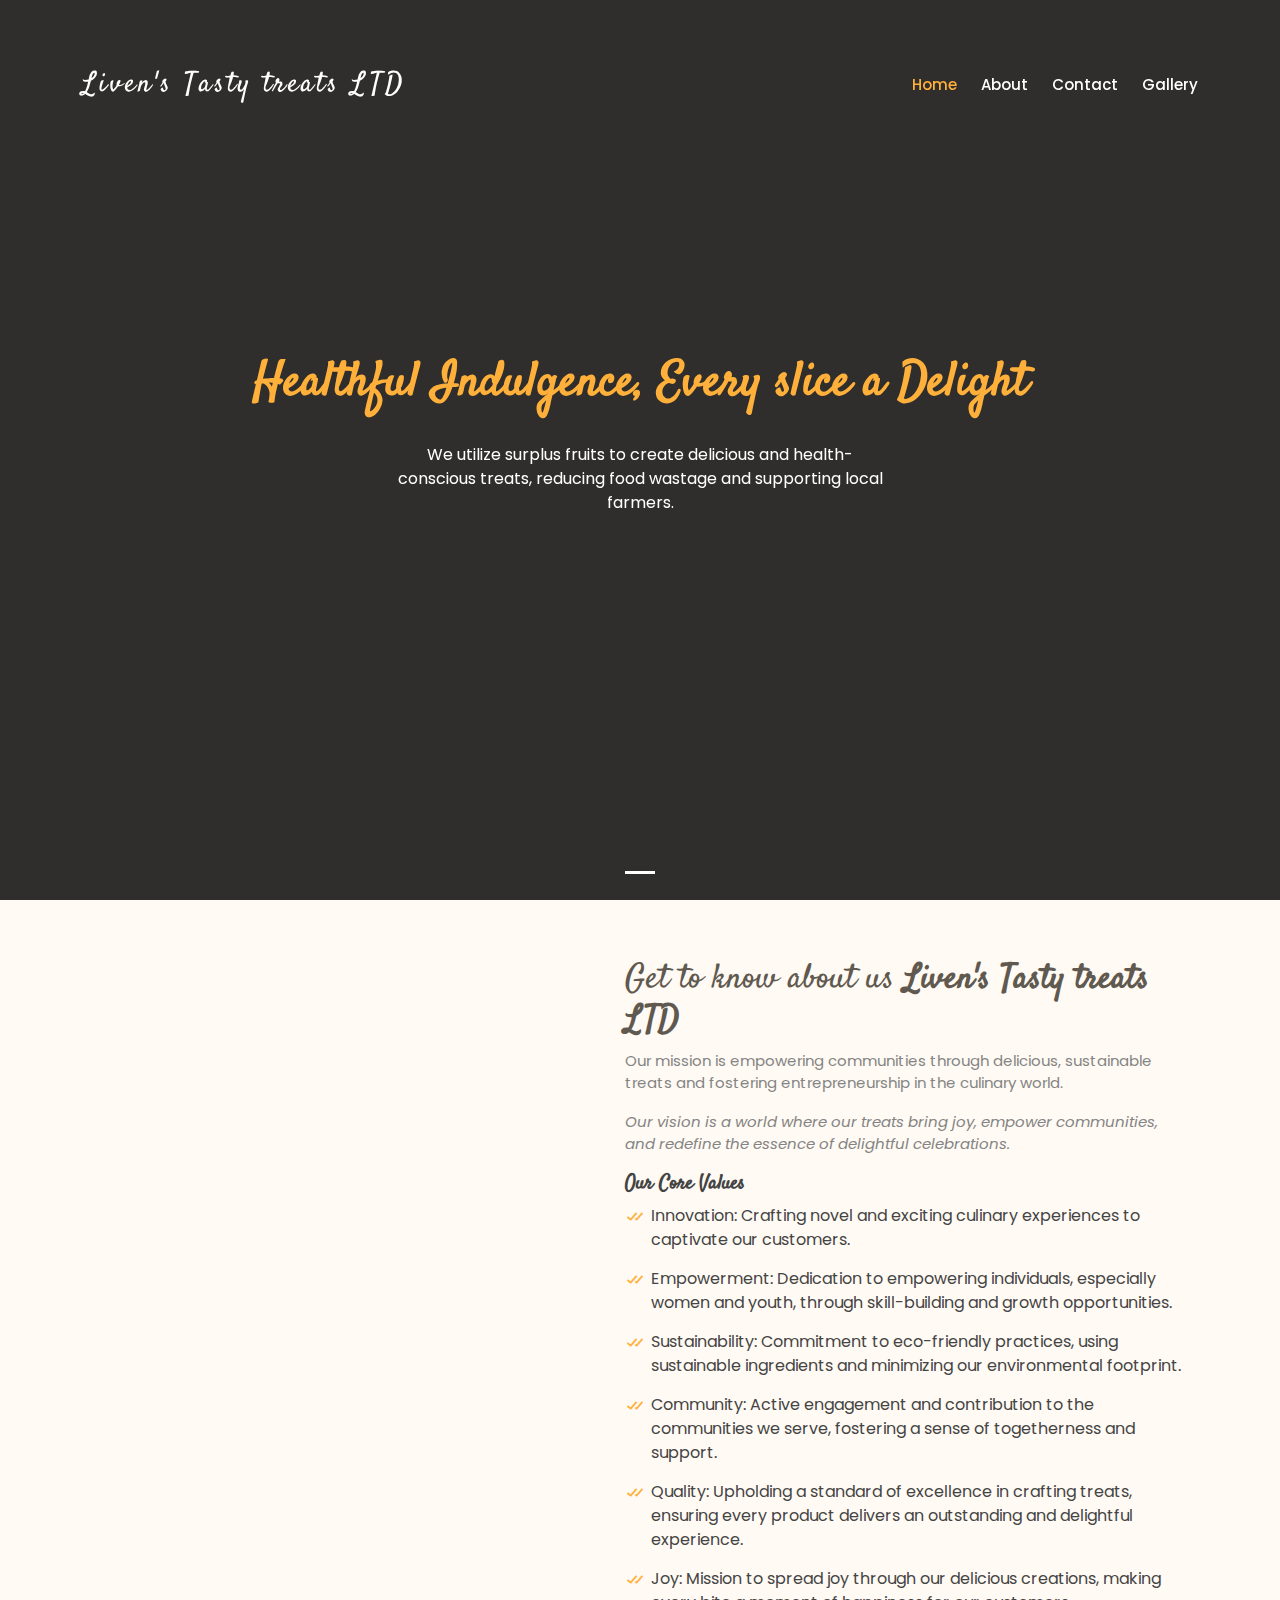
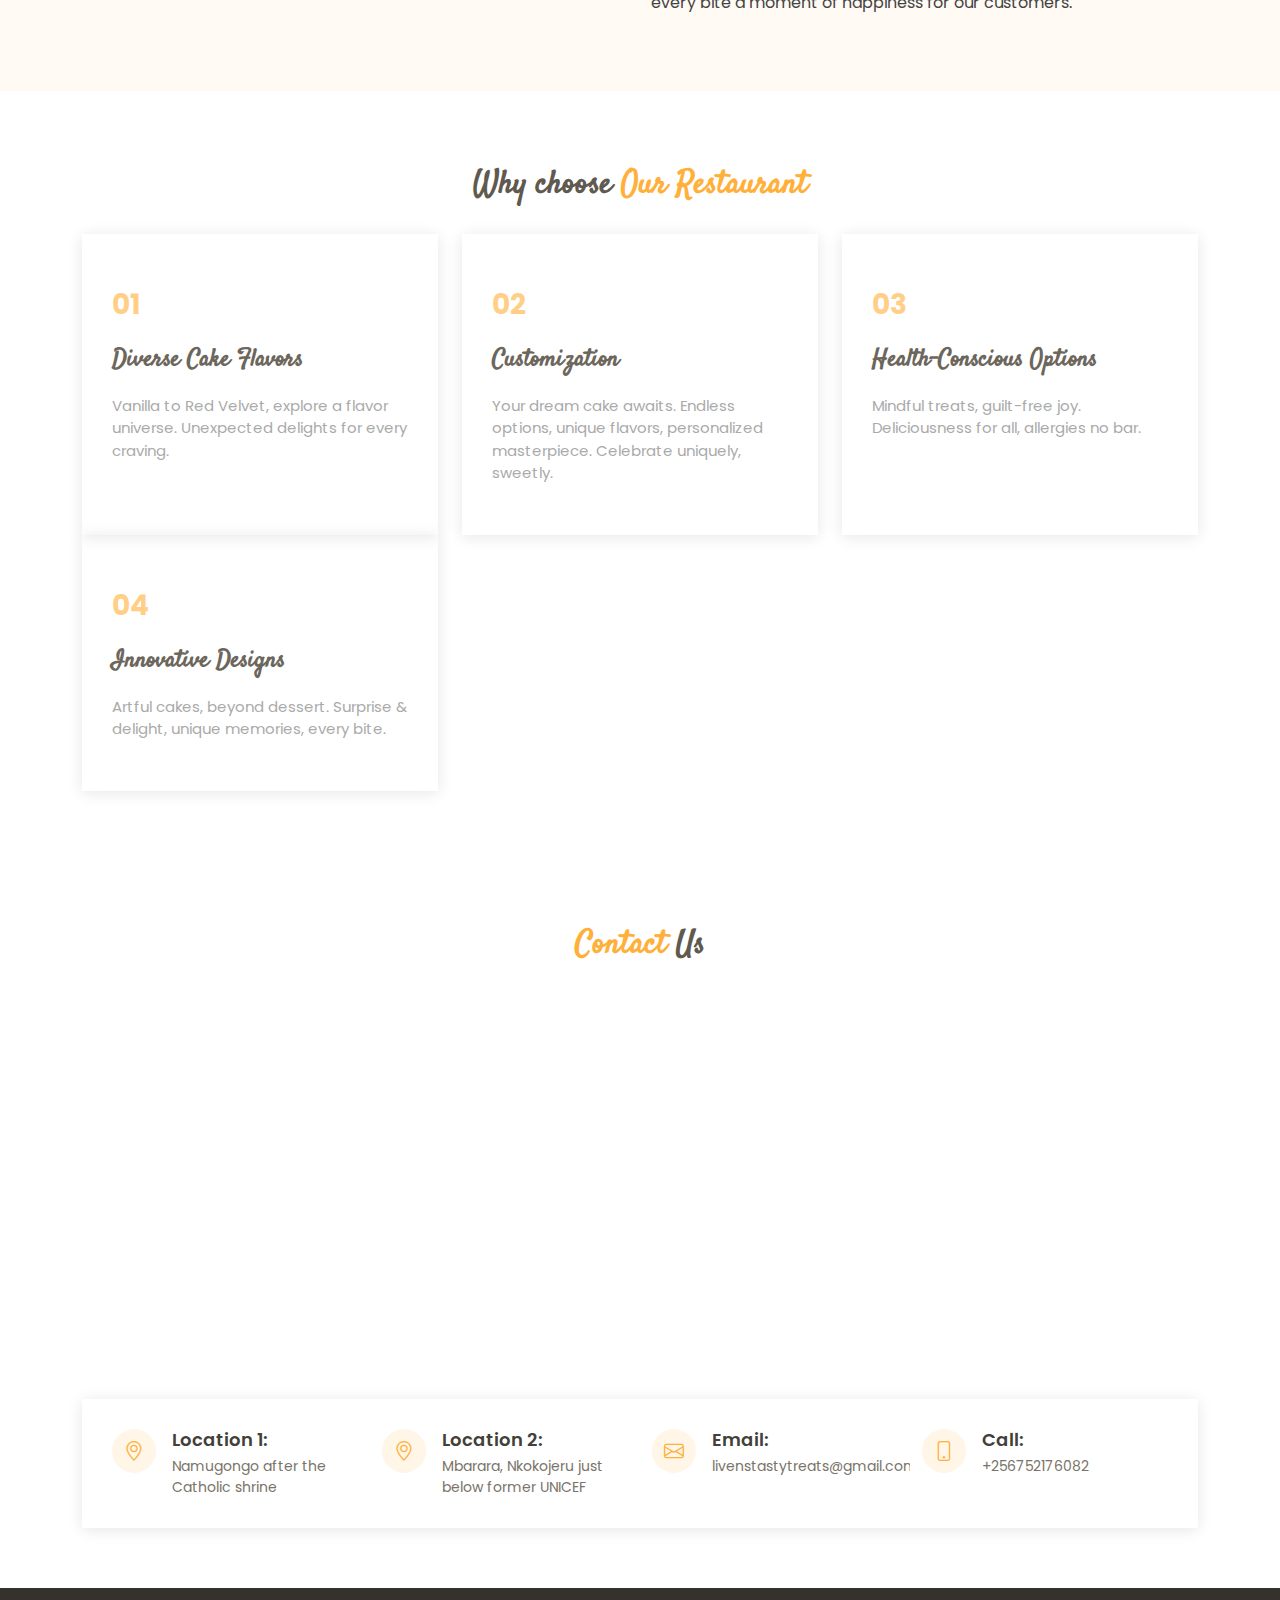
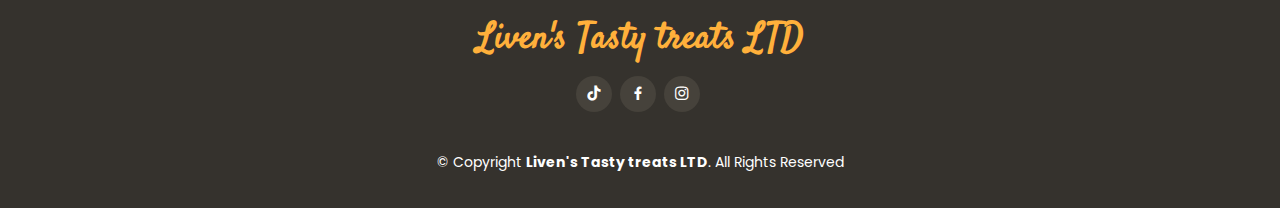
==== commit 092522c2: "Add gallery" ====
--- a/index.html
+++ b/index.html
@@ -5,7 +5,7 @@
   <meta charset="utf-8">
   <meta content="width=device-width, initial-scale=1.0" name="viewport">
 
-  <title>Liven's Tasty treats</title>
+  <title>Liven's Tasty treats LTD</title>
   <meta content="" name="description">
   <meta content="" name="keywords">
 
@@ -44,7 +44,7 @@
     <div class="container-fluid container-xl d-flex align-items-center justify-content-between">
 
       <div class="logo me-auto">
-        <h1><a href="index.html">Liven's Tasty treats</a></h1>
+        <h1><a href="index.html">Liven's Tasty treats LTD</a></h1>
         <!-- Uncomment below if you prefer to use an image logo -->
         <!-- <a href="index.html"><img src="assets/img/logo/liven.jpeg" alt="" class="img-fluid"></a> -->
       </div>
@@ -58,7 +58,7 @@
           <!-- <li><a class="nav-link scrollto" href="#specials">Specials</a></li> -->
           <!-- <li><a class="nav-link scrollto" href="#events">Events</a></li> -->
           <!-- <li><a class="nav-link scrollto" href="#chefs">Chefs</a></li> -->
-          <!-- <li><a class="nav-link scrollto" href="#gallery">Gallery</a></li> -->
+          <li><a class="nav-link scrollto" href="gallery.html">Gallery</a></li>
         </ul>
         <i class="bi bi-list mobile-nav-toggle"></i>
       </nav><!-- .navbar -->
@@ -106,13 +106,13 @@
 
         </div>
 
-        <a class="carousel-control-prev" href="#heroCarousel" role="button" data-bs-slide="prev">
+        <!-- <a class="carousel-control-prev" href="#heroCarousel" role="button" data-bs-slide="prev">
           <span class="carousel-control-prev-icon bi bi-chevron-left" aria-hidden="true"></span>
         </a>
 
         <a class="carousel-control-next" href="#heroCarousel" role="button" data-bs-slide="next">
           <span class="carousel-control-next-icon bi bi-chevron-right" aria-hidden="true"></span>
-        </a>
+        </a> -->
 
       </div>
     </div>
@@ -134,14 +134,14 @@
           <div class="col-lg-7 d-flex flex-column justify-content-center align-items-stretch">
 
             <div class="content">
-              <h3>Get to know about us <strong>Liven's Tasty treats</strong></h3>
+              <h3>Get to know about us <strong>Liven's Tasty treats LTD</strong></h3>
               <p>
                 Our mission is empowering communities through delicious, sustainable treats and fostering entrepreneurship in the culinary world.  
               </p>
               <p class="fst-italic">
                 Our vision is a world where our treats bring joy, empower communities, and redefine the essence of delightful celebrations.
               </p>
-              <h4>Our Core</h4>
+              <h4>Our Core Values</h4>
               <ul>
                 <li><i class="bx bx-check-double"></i> Innovation: Crafting novel and exciting culinary experiences to captivate our customers.</li>
                 <li><i class="bx bx-check-double"></i> Empowerment: Dedication to empowering individuals, especially women and youth, through skill-building and growth opportunities.</li>
@@ -351,9 +351,19 @@
           <div class="row">
             <div class="col-lg-3 col-md-6 info">
               <i class="bi bi-geo-alt"></i>
-              <h4>Location:</h4>
-              <p>Kampala, Uganda<br>6th street, 1234</p>
-            </div>
+              <h4>Location 1:</h4>
+              <p>Namugongo after the Catholic shrine
+                <!-- <br>6th street, 1234 -->
+              </p>
+            </div>
+
+            
+            <div class="col-lg-3 col-md-6 info mt-4 mt-lg-0">
+              <i class="bi bi-geo-alt"></i>
+              <h4>Location 2:</h4>
+              <p>Mbarara, Nkokojeru just below former UNICEF
+                <!-- <br>6th street, 1234 -->
+              </p>            </div>
 
             <div class="col-lg-3 col-md-6 info mt-4 mt-lg-0">
               <i class="bi bi-envelope"></i>
@@ -400,12 +410,12 @@
   <!-- ======= Footer ======= -->
   <footer id="footer">
     <div class="container">
-      <h3>Liven's Tasty treats</h3>
+      <h3>Liven's Tasty treats LTD</h3>
       <!-- <p>Et aut eum quis fuga eos sunt ipsa nihil. Labore corporis magni eligendi fuga maxime saepe commodi placeat.</p> -->
       <div class="social-links">
-        <a href="#" class="tiktok"><i class="bx bxl-tiktok"></i></a>
-        <a href="#" class="facebook"><i class="bx bxl-facebook"></i></a>
-        <a href="#" class="instagram"><i class="bx bxl-instagram"></i></a>
+        <a href="https://www.tiktok.com/@livenstastytreats?_t=8jaMokplJws&_r=1" class="tiktok"><i class="bx bxl-tiktok"></i></a>
+        <a href="https://www.facebook.com/profile.php?id=100054313715692&mibextid=hIlR13" class="facebook"><i class="bx bxl-facebook"></i></a>
+        <a href="https://www.instagram.com/livens_tasty_treats?igsh=bmRqZzIwazdkYjhm" class="instagram"><i class="bx bxl-instagram"></i></a>
         <!-- <a href="#" class="google-plus"><i class="bx bxl-skype"></i></a> -->
         <!-- <a href="#" class="linkedin"><i class="bx bxl-linkedin"></i></a> -->
       </div>
--- a/assets/css/style.css
+++ b/assets/css/style.css
@@ -546,6 +546,184 @@
   }
 }
 
+
+
+
+
+/*--------------------------------------------------------------
+# Hero-gallery Section
+--------------------------------------------------------------*/
+#Hero-gallery {
+  width: 100%;
+  height: 30vh;
+  background-color: rgba(39, 37, 34, 0.8);
+  overflow: hidden;
+  padding: 0;
+}
+
+#Hero-gallery .carousel-item {
+  width: 100%;
+  height: 30vh;
+  background-size: cover;
+  background-position: center;
+  background-repeat: no-repeat;
+  /* display: flex;
+  align-items: center;
+  justify-content: center; */
+  display: block;
+  margin-left: auto;
+  margin-right: auto;
+}
+
+#Hero-gallery .carousel-item::before {
+  content: "";
+  background-color: rgba(12, 11, 10, 0.5);
+  position: absolute;
+  top: 0;
+  right: 0;
+  left: 0;
+  bottom: 0;
+}
+
+#Hero-gallery .carousel-container {
+  display: flex;
+  justify-content: center;
+  align-items: center;
+  position: absolute;
+  bottom: 0;
+  top: 0;
+  left: 0;
+  right: 0;
+}
+
+#Hero-gallery .carousel-content {
+  text-align: center;
+}
+
+#Hero-gallery h2 {
+  color: #fff;
+  margin-bottom: 30px;
+  font-size: 48px;
+  font-weight: 700;
+}
+
+#Hero-gallery h2 span {
+  color: #ffb03b;
+}
+
+#Hero-gallery p {
+  width: 80%;
+  animation-delay: 0.4s;
+  margin: 0 auto 30px auto;
+  color: #fff;
+}
+
+#Hero-gallery .carousel-inner .carousel-item {
+  transition-property: opacity;
+  background-position: center top;
+}
+
+#Hero-gallery .carousel-inner .carousel-item,
+#Hero-gallery .carousel-inner .active.carousel-item-start,
+#Hero-gallery .carousel-inner .active.carousel-item-end {
+  opacity: 0;
+}
+
+#Hero-gallery .carousel-inner .active,
+#Hero-gallery .carousel-inner .carousel-item-next.carousel-item-start,
+#Hero-gallery .carousel-inner .carousel-item-prev.carousel-item-end {
+  opacity: 1;
+  transition: 0.5s;
+}
+
+#Hero-gallery .carousel-inner .carousel-item-next,
+#Hero-gallery .carousel-inner .carousel-item-prev,
+#Hero-gallery .carousel-inner .active.carousel-item-start,
+#Hero-gallery .carousel-inner .active.carousel-item-end {
+  left: 0;
+  transform: translate3d(0, 0, 0);
+}
+
+#Hero-gallery .carousel-control-next-icon,
+#Hero-gallery .carousel-control-prev-icon {
+  background: none;
+  font-size: 30px;
+  line-height: 0;
+  width: auto;
+  height: auto;
+  background: rgba(255, 255, 255, 0.2);
+  border-radius: 50px;
+  transition: 0.3s;
+  color: rgba(255, 255, 255, 0.5);
+  width: 54px;
+  height: 54px;
+  display: flex;
+  align-items: center;
+  justify-content: center;
+}
+
+#Hero-gallery .carousel-control-next-icon:hover,
+#Hero-gallery .carousel-control-prev-icon:hover {
+  background: rgba(255, 255, 255, 0.3);
+  color: rgba(255, 255, 255, 0.8);
+}
+
+#Hero-gallery .carousel-indicators li {
+  cursor: pointer;
+  list-style-type: none;
+}
+
+#Hero-gallery .btn-menu,
+#Hero-gallery .btn-book {
+  font-weight: 600;
+  font-size: 13px;
+  letter-spacing: 1px;
+  text-transform: uppercase;
+  display: inline-block;
+  padding: 12px 30px;
+  border-radius: 50px;
+  transition: 0.5s;
+  line-height: 1;
+  margin: 0 10px;
+  animation-delay: 0.8s;
+  color: #fff;
+  border: 2px solid #ffb03b;
+}
+
+#Hero-gallery .btn-menu:hover,
+#Hero-gallery .btn-book:hover {
+  background: #ffb03b;
+  color: #fff;
+}
+
+@media (max-width: 768px) {
+  #Hero-gallery h2 {
+    font-size: 28px;
+    display: none;
+
+  }
+}
+
+@media (min-width: 1024px) {
+  #Hero-gallery p {
+    width: 50%;
+  }
+
+  #Hero-gallery .carousel-control-prev,
+  #Hero-gallery .carousel-control-next {
+    width: 5%;
+  }
+/* 
+  #Hero-gallery .carousel-item {
+    width: 100%;
+    height: 40vh;
+    background: #fff;
+  } */
+}
+
+
+
+
 /*--------------------------------------------------------------
 # Sections General
 --------------------------------------------------------------*/
